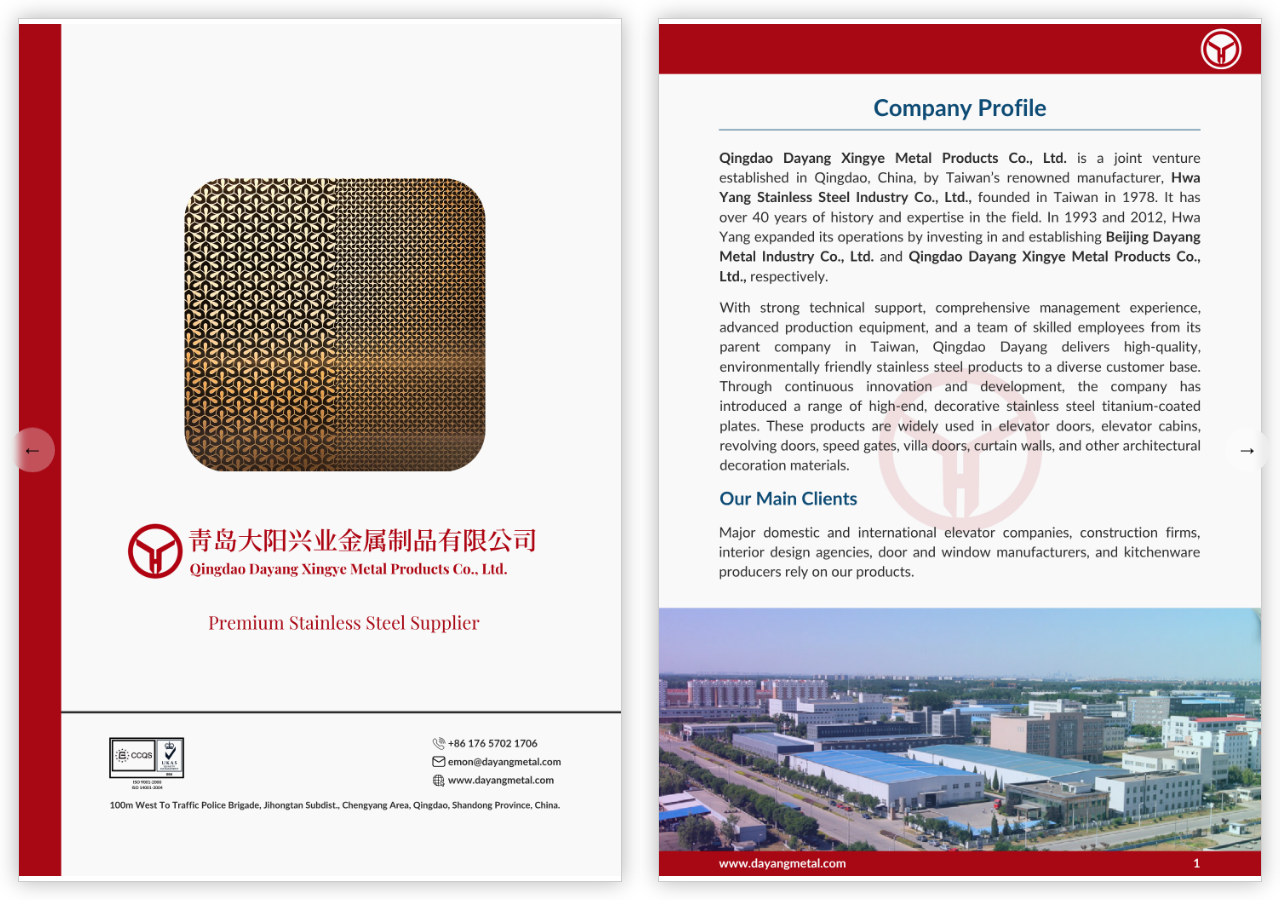
==== index.html @ d678e780 "Dayang E-catalog" ====
<!DOCTYPE html>
<!--
  Author: Ayub Ali Emon
  Email: emon@sdust.edu.cn
  Github: https://github.com/alfa-echo-niner-ait/
  Project: Responsive E-Catalog
-->
<html lang="en">
	<head>
		<meta charset="UTF-8" />
		<meta name="viewport" content="width=device-width, initial-scale=1.0" />
		<title>E-Catalog - Dayang Metal</title>
		<link rel="shortcut icon" href="favicon.ico" type="image/x-icon" />
		<meta
			name="description"
			content="Qingdao Dayang Metal is manufacturer for decorative Stainless steel sheet. With multiple production lines, advanced equipment, experienced tecnician and good quality."
		/>
		<meta
			name="keywords"
			content="Hairline SS Finish, Satin SS Finish, Bead Blasted Finish, 8k Mirror Finish, Vibration SS Sheet, 304 Brushed Sheet, Polishing SS Sheet, Etching Elevator Door Sheet, Pvd Coating Sheet , Mirror Aluminum Sheet, catalog, e-catalog, flipbook, responsive, A4 catalog, digital magazine, book effect"
		/>
		<meta name="author" content="Dayang Metal - Dayangmetal.com" />
		<style>
			* {
				box-sizing: border-box;
			}

			html,
			body {
				margin: 0;
				padding: 0;
				height: 100%;
				background: #111;
				font-family: sans-serif;
			}

			.catalog-wrapper {
				position: relative;
				width: 100vw;
				height: 100vh;
				overflow: hidden;
				display: flex;
				justify-content: center;
				align-items: center;
			}

			.catalog-pages {
				display: flex;
				transition: transform 0.8s cubic-bezier(0.65, 0, 0.35, 1);
				height: 100%;
			}

			.page {
				flex: 0 0 100%;
				max-width: 100%;
				height: 100%;
				background: #fff;
				display: flex;
				align-items: center;
				justify-content: center;
				padding: 2vh;
				transform-origin: left center;
			}

			.page img {
				width: 100%;
				height: 100%;
				object-fit: contain;
				border: 1px solid #ccc;
				box-shadow: 0 0 20px rgba(0, 0, 0, 0.3);
			}

			.nav-btn {
				position: absolute;
				top: 50%;
				transform: translateY(-50%);
				width: 45px;
				height: 45px;
				background-color: rgba(255, 255, 255, 0.3);
				border: none;
				border-radius: 50%;
				color: black;
				font-size: 22px;
				display: flex;
				align-items: center;
				justify-content: center;
				cursor: pointer;
				z-index: 10;
				transition: background 0.3s;
				backdrop-filter: blur(4px);
			}

			.nav-btn:hover {
				background-color: rgba(255, 255, 255, 0.6);
			}

			.nav-btn.left {
				left: 10px;
			}

			.nav-btn.right {
				right: 10px;
			}

			@media (min-width: 768px) {
				.page {
					flex: 0 0 50%;
					max-width: 50%;
				}
			}

			@media (max-width: 768px) {
				.nav-btn {
					width: 38px;
					height: 38px;
					font-size: 18px;
				}
			}
		</style>
	</head>
	<body>
		<div class="catalog-wrapper">
			<div class="catalog-pages" id="catalogPages"></div>
			<button class="nav-btn left" id="prevBtn">&#8592;</button>
			<button class="nav-btn right" id="nextBtn">&#8594;</button>
		</div>

		<script>
			const totalPages = 13;
			const catalogPages = document.getElementById("catalogPages");
			let currentGroup = 0;

			// Create pages
			for (let i = 1; i <= totalPages; i++) {
				const page = document.createElement("div");
				page.classList.add("page");
				const img = document.createElement("img");
				const pageNum = String(i).padStart(3, "0");
				img.src = `src/Page_${pageNum}.png`;
				img.alt = `Page ${i}`;
				page.appendChild(img);
				catalogPages.appendChild(page);
			}

			const getPagesPerView = () => (window.innerWidth >= 768 ? 2 : 1);

			const updatePage = () => {
				const viewCount = getPagesPerView();
				const offset = -currentGroup * 100;
				catalogPages.style.transform = `translateX(${offset}%)`;
			};

			const next = () => {
				const maxGroup = Math.ceil(totalPages / getPagesPerView()) - 1;
				if (currentGroup < maxGroup) {
					currentGroup++;
					updatePage();
				}
			};

			const prev = () => {
				if (currentGroup > 0) {
					currentGroup--;
					updatePage();
				}
			};

			document.getElementById("nextBtn").addEventListener("click", next);
			document.getElementById("prevBtn").addEventListener("click", prev);

			document.addEventListener("keydown", (e) => {
				if (e.key === "ArrowRight") next();
				if (e.key === "ArrowLeft") prev();
			});

			// Touch swipe support
			let touchStartX = null;
			document
				.querySelector(".catalog-wrapper")
				.addEventListener("touchstart", (e) => {
					touchStartX = e.changedTouches[0].clientX;
				});

			document
				.querySelector(".catalog-wrapper")
				.addEventListener("touchend", (e) => {
					if (touchStartX === null) return;
					const deltaX = e.changedTouches[0].clientX - touchStartX;
					if (Math.abs(deltaX) > 50) {
						if (deltaX < 0) next();
						else prev();
					}
					touchStartX = null;
				});

			// Recalculate on resize
			window.addEventListener("resize", () => {
				currentGroup = Math.floor(
					(currentGroup * getPagesPerView()) / getPagesPerView()
				);
				updatePage();
			});

			// Initialize
			updatePage();
		</script>
	</body>
</html>
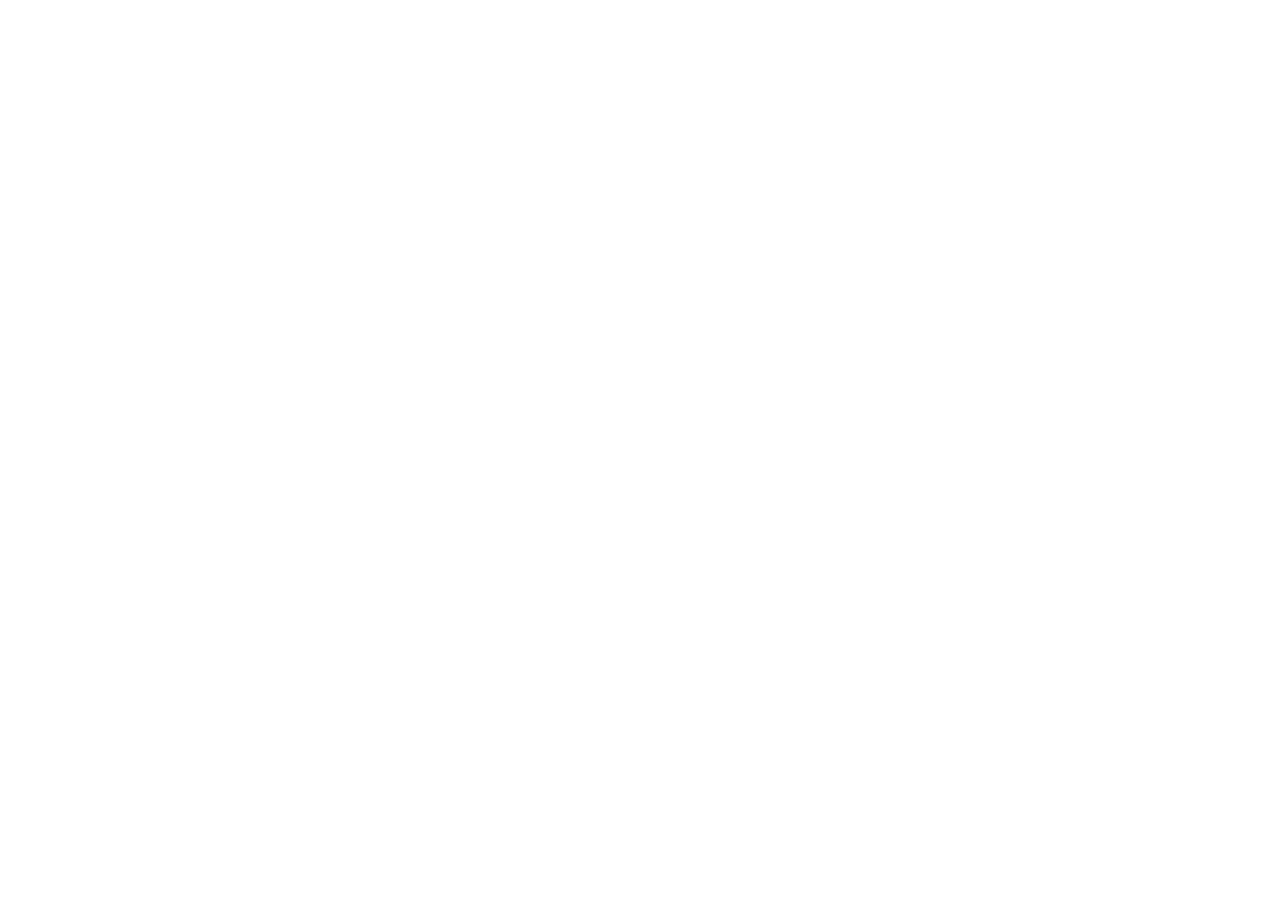
==== commit 17d5e82a: "Switch to nextjs static build" ====
--- a/index.html
+++ b/index.html
@@ -1,208 +1 @@
-<!DOCTYPE html>
-<!--
-  Author: Ayub Ali Emon
-  Email: emon@sdust.edu.cn
-  Github: https://github.com/alfa-echo-niner-ait/
-  Project: Responsive E-Catalog
--->
-<html lang="en">
-	<head>
-		<meta charset="UTF-8" />
-		<meta name="viewport" content="width=device-width, initial-scale=1.0" />
-		<title>E-Catalog - Dayang Metal</title>
-		<link rel="shortcut icon" href="favicon.ico" type="image/x-icon" />
-		<meta
-			name="description"
-			content="Qingdao Dayang Metal is manufacturer for decorative Stainless steel sheet. With multiple production lines, advanced equipment, experienced tecnician and good quality."
-		/>
-		<meta
-			name="keywords"
-			content="Hairline SS Finish, Satin SS Finish, Bead Blasted Finish, 8k Mirror Finish, Vibration SS Sheet, 304 Brushed Sheet, Polishing SS Sheet, Etching Elevator Door Sheet, Pvd Coating Sheet , Mirror Aluminum Sheet, catalog, e-catalog, flipbook, responsive, A4 catalog, digital magazine, book effect"
-		/>
-		<meta name="author" content="Dayang Metal - Dayangmetal.com" />
-		<style>
-			* {
-				box-sizing: border-box;
-			}
-
-			html,
-			body {
-				margin: 0;
-				padding: 0;
-				height: 100%;
-				background: #111;
-				font-family: sans-serif;
-			}
-
-			.catalog-wrapper {
-				position: relative;
-				width: 100vw;
-				height: 100vh;
-				overflow: hidden;
-				display: flex;
-				justify-content: center;
-				align-items: center;
-			}
-
-			.catalog-pages {
-				display: flex;
-				transition: transform 0.8s cubic-bezier(0.65, 0, 0.35, 1);
-				height: 100%;
-			}
-
-			.page {
-				flex: 0 0 100%;
-				max-width: 100%;
-				height: 100%;
-				background: #fff;
-				display: flex;
-				align-items: center;
-				justify-content: center;
-				padding: 2vh;
-				transform-origin: left center;
-			}
-
-			.page img {
-				width: 100%;
-				height: 100%;
-				object-fit: contain;
-				border: 1px solid #ccc;
-				box-shadow: 0 0 20px rgba(0, 0, 0, 0.3);
-			}
-
-			.nav-btn {
-				position: absolute;
-				top: 50%;
-				transform: translateY(-50%);
-				width: 45px;
-				height: 45px;
-				background-color: rgba(255, 255, 255, 0.3);
-				border: none;
-				border-radius: 50%;
-				color: black;
-				font-size: 22px;
-				display: flex;
-				align-items: center;
-				justify-content: center;
-				cursor: pointer;
-				z-index: 10;
-				transition: background 0.3s;
-				backdrop-filter: blur(4px);
-			}
-
-			.nav-btn:hover {
-				background-color: rgba(255, 255, 255, 0.6);
-			}
-
-			.nav-btn.left {
-				left: 10px;
-			}
-
-			.nav-btn.right {
-				right: 10px;
-			}
-
-			@media (min-width: 768px) {
-				.page {
-					flex: 0 0 50%;
-					max-width: 50%;
-				}
-			}
-
-			@media (max-width: 768px) {
-				.nav-btn {
-					width: 38px;
-					height: 38px;
-					font-size: 18px;
-				}
-			}
-		</style>
-	</head>
-	<body>
-		<div class="catalog-wrapper">
-			<div class="catalog-pages" id="catalogPages"></div>
-			<button class="nav-btn left" id="prevBtn">&#8592;</button>
-			<button class="nav-btn right" id="nextBtn">&#8594;</button>
-		</div>
-
-		<script>
-			const totalPages = 13;
-			const catalogPages = document.getElementById("catalogPages");
-			let currentGroup = 0;
-
-			// Create pages
-			for (let i = 1; i <= totalPages; i++) {
-				const page = document.createElement("div");
-				page.classList.add("page");
-				const img = document.createElement("img");
-				const pageNum = String(i).padStart(3, "0");
-				img.src = `src/Page_${pageNum}.png`;
-				img.alt = `Page ${i}`;
-				page.appendChild(img);
-				catalogPages.appendChild(page);
-			}
-
-			const getPagesPerView = () => (window.innerWidth >= 768 ? 2 : 1);
-
-			const updatePage = () => {
-				const viewCount = getPagesPerView();
-				const offset = -currentGroup * 100;
-				catalogPages.style.transform = `translateX(${offset}%)`;
-			};
-
-			const next = () => {
-				const maxGroup = Math.ceil(totalPages / getPagesPerView()) - 1;
-				if (currentGroup < maxGroup) {
-					currentGroup++;
-					updatePage();
-				}
-			};
-
-			const prev = () => {
-				if (currentGroup > 0) {
-					currentGroup--;
-					updatePage();
-				}
-			};
-
-			document.getElementById("nextBtn").addEventListener("click", next);
-			document.getElementById("prevBtn").addEventListener("click", prev);
-
-			document.addEventListener("keydown", (e) => {
-				if (e.key === "ArrowRight") next();
-				if (e.key === "ArrowLeft") prev();
-			});
-
-			// Touch swipe support
-			let touchStartX = null;
-			document
-				.querySelector(".catalog-wrapper")
-				.addEventListener("touchstart", (e) => {
-					touchStartX = e.changedTouches[0].clientX;
-				});
-
-			document
-				.querySelector(".catalog-wrapper")
-				.addEventListener("touchend", (e) => {
-					if (touchStartX === null) return;
-					const deltaX = e.changedTouches[0].clientX - touchStartX;
-					if (Math.abs(deltaX) > 50) {
-						if (deltaX < 0) next();
-						else prev();
-					}
-					touchStartX = null;
-				});
-
-			// Recalculate on resize
-			window.addEventListener("resize", () => {
-				currentGroup = Math.floor(
-					(currentGroup * getPagesPerView()) / getPagesPerView()
-				);
-				updatePage();
-			});
-
-			// Initialize
-			updatePage();
-		</script>
-	</body>
-</html>
+<!DOCTYPE html><html lang="en"><head><meta charSet="utf-8"/><meta name="viewport" content="width=device-width, initial-scale=1"/><link rel="stylesheet" href="/_next/static/css/523d808a8e1ad7ca.css" data-precedence="next"/><link rel="preload" as="script" fetchPriority="low" href="/_next/static/chunks/webpack-30ac70d8e1ca0d55.js"/><script src="/_next/static/chunks/4bd1b696-1d52210eab209fad.js" async=""></script><script src="/_next/static/chunks/684-093968a445db44cf.js" async=""></script><script src="/_next/static/chunks/main-app-8b17c740102ccec7.js" async=""></script><script src="/_next/static/chunks/627-e1da8a9acf6c6f16.js" async=""></script><script src="/_next/static/chunks/app/page-32918f6c19f11d36.js" async=""></script><title>E-Catalog | Hwa Yang - DaYang Metal | Hairline SS Finish, PVD Coating Sheet, Mirror Sheet | dayangmetal.com</title><meta name="description" content="We specialize in custom premium stainless steel finishes - PVD titanium coating, Anti-fingerprint, Various surface treatments and high-quality mirror aluminum plates for architectural and industrial applications."/><meta name="keywords" content="DaYang Metal, Stainless Steel, PVD Coating, Hairline Finish, Mirror Finish, Anti-Fingerprint, Architectural Metal, Industrial Metal, Custom Metal Finishes, High-Quality Metal Sheets, Decorative Metal Sheets, Stainless Steel Sheets, PVD Titanium Coating, Surface Treatments, Premium Metal Products"/><meta name="robots" content="index, follow"/><meta name="googlebot" content="index, follow, max-video-preview:-1, max-image-preview:large, max-snippet:-1"/><link rel="icon" href="/favicon.ico" type="image/x-icon" sizes="16x16"/><script>document.querySelectorAll('body link[rel="icon"], body link[rel="apple-touch-icon"]').forEach(el => document.head.appendChild(el))</script><script src="/_next/static/chunks/polyfills-42372ed130431b0a.js" noModule=""></script></head><body class="__variable_5cfdac __variable_9a8899 antialiased"><div hidden=""><!--$--><!--/$--></div><main><div class="relative w-full h-screen overflow-hidden bg-white/80 backdrop-blur-sm"><div class="absolute inset-0 flex flex-col items-center justify-center p-4"><div class="shadow-xl"></div><div class="flex items-center gap-6 mt-6 lg:hidden"><button class="p-3 bg-white rounded-full shadow-lg hover:bg-gray-100 transition transform hover:scale-105" aria-label="Previous page"><svg xmlns="http://www.w3.org/2000/svg" width="24" height="24" viewBox="0 0 24 24" fill="none" stroke="currentColor" stroke-width="2" stroke-linecap="round" stroke-linejoin="round" class="lucide lucide-arrow-left w-6 h-6 text-gray-700" aria-hidden="true"><path d="m12 19-7-7 7-7"></path><path d="M19 12H5"></path></svg></button><span class="text-sm text-gray-600 min-w-[50px] text-center">1<!-- --> / <!-- -->13</span><button class="p-3 bg-white rounded-full shadow-lg hover:bg-gray-100 transition transform hover:scale-105" aria-label="Next page"><svg xmlns="http://www.w3.org/2000/svg" width="24" height="24" viewBox="0 0 24 24" fill="none" stroke="currentColor" stroke-width="2" stroke-linecap="round" stroke-linejoin="round" class="lucide lucide-arrow-right w-6 h-6 text-gray-700" aria-hidden="true"><path d="M5 12h14"></path><path d="m12 5 7 7-7 7"></path></svg></button></div></div></div></main><!--$--><!--/$--><script src="/_next/static/chunks/webpack-30ac70d8e1ca0d55.js" async=""></script><script>(self.__next_f=self.__next_f||[]).push([0])</script><script>self.__next_f.push([1,"1:\"$Sreact.fragment\"\n2:I[7555,[],\"\"]\n3:I[1295,[],\"\"]\n4:I[7525,[\"627\",\"static/chunks/627-e1da8a9acf6c6f16.js\",\"974\",\"static/chunks/app/page-32918f6c19f11d36.js\"],\"default\"]\n5:I[9665,[],\"OutletBoundary\"]\n8:I[4911,[],\"AsyncMetadataOutlet\"]\na:I[9665,[],\"ViewportBoundary\"]\nc:I[9665,[],\"MetadataBoundary\"]\ne:I[6614,[],\"\"]\n:HL[\"/_next/static/css/523d808a8e1ad7ca.css\",\"style\"]\n"])</script><script>self.__next_f.push([1,"0:{\"P\":null,\"b\":\"O_vGmOi4r57yURBJPT4Iu\",\"p\":\"\",\"c\":[\"\",\"\"],\"i\":false,\"f\":[[[\"\",{\"children\":[\"__PAGE__\",{}]},\"$undefined\",\"$undefined\",true],[\"\",[\"$\",\"$1\",\"c\",{\"children\":[[[\"$\",\"link\",\"0\",{\"rel\":\"stylesheet\",\"href\":\"/_next/static/css/523d808a8e1ad7ca.css\",\"precedence\":\"next\",\"crossOrigin\":\"$undefined\",\"nonce\":\"$undefined\"}]],[\"$\",\"html\",null,{\"lang\":\"en\",\"children\":[\"$\",\"body\",null,{\"className\":\"__variable_5cfdac __variable_9a8899 antialiased\",\"children\":[\"$\",\"$L2\",null,{\"parallelRouterKey\":\"children\",\"error\":\"$undefined\",\"errorStyles\":\"$undefined\",\"errorScripts\":\"$undefined\",\"template\":[\"$\",\"$L3\",null,{}],\"templateStyles\":\"$undefined\",\"templateScripts\":\"$undefined\",\"notFound\":[[[\"$\",\"title\",null,{\"children\":\"404: This page could not be found.\"}],[\"$\",\"div\",null,{\"style\":{\"fontFamily\":\"system-ui,\\\"Segoe UI\\\",Roboto,Helvetica,Arial,sans-serif,\\\"Apple Color Emoji\\\",\\\"Segoe UI Emoji\\\"\",\"height\":\"100vh\",\"textAlign\":\"center\",\"display\":\"flex\",\"flexDirection\":\"column\",\"alignItems\":\"center\",\"justifyContent\":\"center\"},\"children\":[\"$\",\"div\",null,{\"children\":[[\"$\",\"style\",null,{\"dangerouslySetInnerHTML\":{\"__html\":\"body{color:#000;background:#fff;margin:0}.next-error-h1{border-right:1px solid rgba(0,0,0,.3)}@media (prefers-color-scheme:dark){body{color:#fff;background:#000}.next-error-h1{border-right:1px solid rgba(255,255,255,.3)}}\"}}],[\"$\",\"h1\",null,{\"className\":\"next-error-h1\",\"style\":{\"display\":\"inline-block\",\"margin\":\"0 20px 0 0\",\"padding\":\"0 23px 0 0\",\"fontSize\":24,\"fontWeight\":500,\"verticalAlign\":\"top\",\"lineHeight\":\"49px\"},\"children\":404}],[\"$\",\"div\",null,{\"style\":{\"display\":\"inline-block\"},\"children\":[\"$\",\"h2\",null,{\"style\":{\"fontSize\":14,\"fontWeight\":400,\"lineHeight\":\"49px\",\"margin\":0},\"children\":\"This page could not be found.\"}]}]]}]}]],[]],\"forbidden\":\"$undefined\",\"unauthorized\":\"$undefined\"}]}]}]]}],{\"children\":[\"__PAGE__\",[\"$\",\"$1\",\"c\",{\"children\":[[\"$\",\"main\",null,{\"children\":[\"$\",\"$L4\",null,{\"pageImages\":[\"/Page_001.png\",\"/Page_002.png\",\"/Page_003.png\",\"/Page_004.png\",\"/Page_005.png\",\"/Page_006.png\",\"/Page_007.png\",\"/Page_008.png\",\"/Page_009.png\",\"/Page_010.png\",\"/Page_011.png\",\"/Page_012.png\",\"/Page_013.png\"]}]}],null,[\"$\",\"$L5\",null,{\"children\":[\"$L6\",\"$L7\",[\"$\",\"$L8\",null,{\"promise\":\"$@9\"}]]}]]}],{},null,false]},null,false],[\"$\",\"$1\",\"h\",{\"children\":[null,[\"$\",\"$1\",\"Xz_j6BnDuwCYm1JXAJ1DIv\",{\"children\":[[\"$\",\"$La\",null,{\"children\":\"$Lb\"}],null]}],[\"$\",\"$Lc\",null,{\"children\":\"$Ld\"}]]}],false]],\"m\":\"$undefined\",\"G\":[\"$e\",\"$undefined\"],\"s\":false,\"S\":true}\n"])</script><script>self.__next_f.push([1,"f:\"$Sreact.suspense\"\n10:I[4911,[],\"AsyncMetadata\"]\nd:[\"$\",\"div\",null,{\"hidden\":true,\"children\":[\"$\",\"$f\",null,{\"fallback\":null,\"children\":[\"$\",\"$L10\",null,{\"promise\":\"$@11\"}]}]}]\n7:null\n"])</script><script>self.__next_f.push([1,"b:[[\"$\",\"meta\",\"0\",{\"charSet\":\"utf-8\"}],[\"$\",\"meta\",\"1\",{\"name\":\"viewport\",\"content\":\"width=device-width, initial-scale=1\"}]]\n6:null\n"])</script><script>self.__next_f.push([1,"9:{\"metadata\":[[\"$\",\"title\",\"0\",{\"children\":\"E-Catalog | Hwa Yang - DaYang Metal | Hairline SS Finish, PVD Coating Sheet, Mirror Sheet | dayangmetal.com\"}],[\"$\",\"meta\",\"1\",{\"name\":\"description\",\"content\":\"We specialize in custom premium stainless steel finishes - PVD titanium coating, Anti-fingerprint, Various surface treatments and high-quality mirror aluminum plates for architectural and industrial applications.\"}],[\"$\",\"meta\",\"2\",{\"name\":\"keywords\",\"content\":\"DaYang Metal, Stainless Steel, PVD Coating, Hairline Finish, Mirror Finish, Anti-Fingerprint, Architectural Metal, Industrial Metal, Custom Metal Finishes, High-Quality Metal Sheets, Decorative Metal Sheets, Stainless Steel Sheets, PVD Titanium Coating, Surface Treatments, Premium Metal Products\"}],[\"$\",\"meta\",\"3\",{\"name\":\"robots\",\"content\":\"index, follow\"}],[\"$\",\"meta\",\"4\",{\"name\":\"googlebot\",\"content\":\"index, follow, max-video-preview:-1, max-image-preview:large, max-snippet:-1\"}],[\"$\",\"link\",\"5\",{\"rel\":\"icon\",\"href\":\"/favicon.ico\",\"type\":\"image/x-icon\",\"sizes\":\"16x16\"}]],\"error\":null,\"digest\":\"$undefined\"}\n11:{\"metadata\":\"$9:metadata\",\"error\":null,\"digest\":\"$undefined\"}\n"])</script></body></html>
--- a/_next/static/css/523d808a8e1ad7ca.css
+++ b/_next/static/css/523d808a8e1ad7ca.css
@@ -0,0 +1,3 @@
+@font-face{font-family:Geist;font-style:normal;font-weight:100 900;font-display:swap;src:url(/_next/static/media/8d697b304b401681-s.woff2) format("woff2");unicode-range:u+0301,u+0400-045f,u+0490-0491,u+04b0-04b1,u+2116}@font-face{font-family:Geist;font-style:normal;font-weight:100 900;font-display:swap;src:url(/_next/static/media/ba015fad6dcf6784-s.woff2) format("woff2");unicode-range:u+0100-02ba,u+02bd-02c5,u+02c7-02cc,u+02ce-02d7,u+02dd-02ff,u+0304,u+0308,u+0329,u+1d00-1dbf,u+1e00-1e9f,u+1ef2-1eff,u+2020,u+20a0-20ab,u+20ad-20c0,u+2113,u+2c60-2c7f,u+a720-a7ff}@font-face{font-family:Geist;font-style:normal;font-weight:100 900;font-display:swap;src:url(/_next/static/media/569ce4b8f30dc480-s.p.woff2) format("woff2");unicode-range:u+00??,u+0131,u+0152-0153,u+02bb-02bc,u+02c6,u+02da,u+02dc,u+0304,u+0308,u+0329,u+2000-206f,u+20ac,u+2122,u+2191,u+2193,u+2212,u+2215,u+feff,u+fffd}@font-face{font-family:Geist Fallback;src:local("Arial");ascent-override:95.94%;descent-override:28.16%;line-gap-override:0.00%;size-adjust:104.76%}.__className_5cfdac{font-family:Geist,Geist Fallback;font-style:normal}.__variable_5cfdac{--font-geist-sans:"Geist","Geist Fallback"}@font-face{font-family:Geist Mono;font-style:normal;font-weight:100 900;font-display:swap;src:url(/_next/static/media/9610d9e46709d722-s.woff2) format("woff2");unicode-range:u+0301,u+0400-045f,u+0490-0491,u+04b0-04b1,u+2116}@font-face{font-family:Geist Mono;font-style:normal;font-weight:100 900;font-display:swap;src:url(/_next/static/media/747892c23ea88013-s.woff2) format("woff2");unicode-range:u+0100-02ba,u+02bd-02c5,u+02c7-02cc,u+02ce-02d7,u+02dd-02ff,u+0304,u+0308,u+0329,u+1d00-1dbf,u+1e00-1e9f,u+1ef2-1eff,u+2020,u+20a0-20ab,u+20ad-20c0,u+2113,u+2c60-2c7f,u+a720-a7ff}@font-face{font-family:Geist Mono;font-style:normal;font-weight:100 900;font-display:swap;src:url(/_next/static/media/93f479601ee12b01-s.p.woff2) format("woff2");unicode-range:u+00??,u+0131,u+0152-0153,u+02bb-02bc,u+02c6,u+02da,u+02dc,u+0304,u+0308,u+0329,u+2000-206f,u+20ac,u+2122,u+2191,u+2193,u+2212,u+2215,u+feff,u+fffd}@font-face{font-family:Geist Mono Fallback;src:local("Arial");ascent-override:74.67%;descent-override:21.92%;line-gap-override:0.00%;size-adjust:134.59%}.__className_9a8899{font-family:Geist Mono,Geist Mono Fallback;font-style:normal}.__variable_9a8899{--font-geist-mono:"Geist Mono","Geist Mono Fallback"}
+
+/*! tailwindcss v4.1.11 | MIT License | https://tailwindcss.com */@layer properties{@supports (((-webkit-hyphens:none)) and (not (margin-trim:inline))) or ((-moz-orient:inline) and (not (color:rgb(from red r g b)))){*,::backdrop,:after,:before{--tw-rotate-x:initial;--tw-rotate-y:initial;--tw-rotate-z:initial;--tw-skew-x:initial;--tw-skew-y:initial;--tw-shadow:0 0 #0000;--tw-shadow-color:initial;--tw-shadow-alpha:100%;--tw-inset-shadow:0 0 #0000;--tw-inset-shadow-color:initial;--tw-inset-shadow-alpha:100%;--tw-ring-color:initial;--tw-ring-shadow:0 0 #0000;--tw-inset-ring-color:initial;--tw-inset-ring-shadow:0 0 #0000;--tw-ring-inset:initial;--tw-ring-offset-width:0px;--tw-ring-offset-color:#fff;--tw-ring-offset-shadow:0 0 #0000;--tw-backdrop-blur:initial;--tw-backdrop-brightness:initial;--tw-backdrop-contrast:initial;--tw-backdrop-grayscale:initial;--tw-backdrop-hue-rotate:initial;--tw-backdrop-invert:initial;--tw-backdrop-opacity:initial;--tw-backdrop-saturate:initial;--tw-backdrop-sepia:initial;--tw-scale-x:1;--tw-scale-y:1;--tw-scale-z:1}}}@layer theme{:host,:root{--color-gray-100:oklch(96.7% .003 264.542);--color-gray-600:oklch(44.6% .03 256.802);--color-gray-700:oklch(37.3% .034 259.733);--color-white:#fff;--spacing:.25rem;--text-sm:.875rem;--text-sm--line-height:calc(1.25/.875);--blur-sm:8px;--default-transition-duration:.15s;--default-transition-timing-function:cubic-bezier(.4,0,.2,1);--default-font-family:var(--font-geist-sans);--default-mono-font-family:var(--font-geist-mono)}}@layer base{*,::backdrop,:after,:before{box-sizing:border-box;border:0 solid;margin:0;padding:0}::file-selector-button{box-sizing:border-box;border:0 solid;margin:0;padding:0}:host,html{-webkit-text-size-adjust:100%;tab-size:4;line-height:1.5;font-family:var(--default-font-family,ui-sans-serif,system-ui,sans-serif,"Apple Color Emoji","Segoe UI Emoji","Segoe UI Symbol","Noto Color Emoji");font-feature-settings:var(--default-font-feature-settings,normal);font-variation-settings:var(--default-font-variation-settings,normal);-webkit-tap-highlight-color:transparent}hr{height:0;color:inherit;border-top-width:1px}abbr:where([title]){-webkit-text-decoration:underline dotted;text-decoration:underline dotted}h1,h2,h3,h4,h5,h6{font-size:inherit;font-weight:inherit}a{color:inherit;-webkit-text-decoration:inherit;text-decoration:inherit}b,strong{font-weight:bolder}code,kbd,pre,samp{font-family:var(--default-mono-font-family,ui-monospace,SFMono-Regular,Menlo,Monaco,Consolas,"Liberation Mono","Courier New",monospace);font-feature-settings:var(--default-mono-font-feature-settings,normal);font-variation-settings:var(--default-mono-font-variation-settings,normal);font-size:1em}small{font-size:80%}sub,sup{vertical-align:baseline;font-size:75%;line-height:0;position:relative}sub{bottom:-.25em}sup{top:-.5em}table{text-indent:0;border-color:inherit;border-collapse:collapse}:-moz-focusring{outline:auto}progress{vertical-align:baseline}summary{display:list-item}menu,ol,ul{list-style:none}audio,canvas,embed,iframe,img,object,svg,video{vertical-align:middle;display:block}img,video{max-width:100%;height:auto}button,input,optgroup,select,textarea{font:inherit;font-feature-settings:inherit;font-variation-settings:inherit;letter-spacing:inherit;color:inherit;opacity:1;background-color:#0000;border-radius:0}::file-selector-button{font:inherit;font-feature-settings:inherit;font-variation-settings:inherit;letter-spacing:inherit;color:inherit;opacity:1;background-color:#0000;border-radius:0}:where(select:is([multiple],[size])) optgroup{font-weight:bolder}:where(select:is([multiple],[size])) optgroup option{padding-inline-start:20px}::file-selector-button{margin-inline-end:4px}::placeholder{opacity:1}@supports (not ((-webkit-appearance:-apple-pay-button))) or (contain-intrinsic-size:1px){::placeholder{color:currentColor}@supports (color:color-mix(in lab,red,red)){::placeholder{color:color-mix(in oklab,currentcolor 50%,transparent)}}}textarea{resize:vertical}::-webkit-search-decoration{-webkit-appearance:none}::-webkit-date-and-time-value{min-height:1lh;text-align:inherit}::-webkit-datetime-edit{display:inline-flex}::-webkit-datetime-edit-fields-wrapper{padding:0}::-webkit-datetime-edit,::-webkit-datetime-edit-year-field{padding-block:0}::-webkit-datetime-edit-day-field,::-webkit-datetime-edit-month-field{padding-block:0}::-webkit-datetime-edit-hour-field,::-webkit-datetime-edit-minute-field{padding-block:0}::-webkit-datetime-edit-millisecond-field,::-webkit-datetime-edit-second-field{padding-block:0}::-webkit-datetime-edit-meridiem-field{padding-block:0}:-moz-ui-invalid{box-shadow:none}button,input:where([type=button],[type=reset],[type=submit]){appearance:button}::file-selector-button{appearance:button}::-webkit-inner-spin-button,::-webkit-outer-spin-button{height:auto}[hidden]:where(:not([hidden=until-found])){display:none!important}}@layer components;@layer utilities{.absolute{position:absolute}.relative{position:relative}.inset-0{inset:calc(var(--spacing)*0)}.container{width:100%}@media (min-width:40rem){.container{max-width:40rem}}@media (min-width:48rem){.container{max-width:48rem}}@media (min-width:64rem){.container{max-width:64rem}}@media (min-width:80rem){.container{max-width:80rem}}@media (min-width:96rem){.container{max-width:96rem}}.mt-6{margin-top:calc(var(--spacing)*6)}.flex{display:flex}.h-6{height:calc(var(--spacing)*6)}.h-full{height:100%}.h-screen{height:100vh}.w-6{width:calc(var(--spacing)*6)}.w-full{width:100%}.min-w-\[50px\]{min-width:50px}.transform{transform:var(--tw-rotate-x,)var(--tw-rotate-y,)var(--tw-rotate-z,)var(--tw-skew-x,)var(--tw-skew-y,)}.resize{resize:both}.flex-col{flex-direction:column}.items-center{align-items:center}.justify-center{justify-content:center}.gap-6{gap:calc(var(--spacing)*6)}.overflow-hidden{overflow:hidden}.rounded-full{border-radius:3.40282e+38px}.bg-white{background-color:var(--color-white)}.bg-white\/80{background-color:#fffc}@supports (color:color-mix(in lab,red,red)){.bg-white\/80{background-color:color-mix(in oklab,var(--color-white)80%,transparent)}}.p-3{padding:calc(var(--spacing)*3)}.p-4{padding:calc(var(--spacing)*4)}.text-center{text-align:center}.text-sm{font-size:var(--text-sm);line-height:var(--tw-leading,var(--text-sm--line-height))}.text-gray-600{color:var(--color-gray-600)}.text-gray-700{color:var(--color-gray-700)}.antialiased{-webkit-font-smoothing:antialiased;-moz-osx-font-smoothing:grayscale}.shadow-lg{--tw-shadow:0 10px 15px -3px var(--tw-shadow-color,#0000001a),0 4px 6px -4px var(--tw-shadow-color,#0000001a)}.shadow-lg,.shadow-xl{box-shadow:var(--tw-inset-shadow),var(--tw-inset-ring-shadow),var(--tw-ring-offset-shadow),var(--tw-ring-shadow),var(--tw-shadow)}.shadow-xl{--tw-shadow:0 20px 25px -5px var(--tw-shadow-color,#0000001a),0 8px 10px -6px var(--tw-shadow-color,#0000001a)}.backdrop-blur-sm{--tw-backdrop-blur:blur(var(--blur-sm));-webkit-backdrop-filter:var(--tw-backdrop-blur,)var(--tw-backdrop-brightness,)var(--tw-backdrop-contrast,)var(--tw-backdrop-grayscale,)var(--tw-backdrop-hue-rotate,)var(--tw-backdrop-invert,)var(--tw-backdrop-opacity,)var(--tw-backdrop-saturate,)var(--tw-backdrop-sepia,);backdrop-filter:var(--tw-backdrop-blur,)var(--tw-backdrop-brightness,)var(--tw-backdrop-contrast,)var(--tw-backdrop-grayscale,)var(--tw-backdrop-hue-rotate,)var(--tw-backdrop-invert,)var(--tw-backdrop-opacity,)var(--tw-backdrop-saturate,)var(--tw-backdrop-sepia,)}.transition{transition-property:color,background-color,border-color,outline-color,text-decoration-color,fill,stroke,--tw-gradient-from,--tw-gradient-via,--tw-gradient-to,opacity,box-shadow,transform,translate,scale,rotate,filter,-webkit-backdrop-filter,backdrop-filter,display,visibility,content-visibility,overlay,pointer-events;transition-timing-function:var(--tw-ease,var(--default-transition-timing-function));transition-duration:var(--tw-duration,var(--default-transition-duration))}@media (hover:hover){.hover\:scale-105:hover{--tw-scale-x:105%;--tw-scale-y:105%;--tw-scale-z:105%;scale:var(--tw-scale-x)var(--tw-scale-y)}.hover\:bg-gray-100:hover{background-color:var(--color-gray-100)}}@media (min-width:64rem){.lg\:hidden{display:none}}}:root{--background:#fff;--foreground:#171717}@media (prefers-color-scheme:dark){:root{--background:#0a0a0a;--foreground:#ededed}}body,html{background:var(--background);color:var(--foreground);height:100%;margin:0;padding:0;font-family:Arial,Helvetica,sans-serif;overflow:hidden}.demoPage{background-color:#fff;background-position:50%;background-repeat:no-repeat;background-size:contain;justify-content:center;align-items:center;display:flex;box-shadow:0 0 10px #0000000d}.page-flipbook .page .page-content{box-shadow:none!important}@property --tw-rotate-x{syntax:"*";inherits:false}@property --tw-rotate-y{syntax:"*";inherits:false}@property --tw-rotate-z{syntax:"*";inherits:false}@property --tw-skew-x{syntax:"*";inherits:false}@property --tw-skew-y{syntax:"*";inherits:false}@property --tw-shadow{syntax:"*";inherits:false;initial-value:0 0 #0000}@property --tw-shadow-color{syntax:"*";inherits:false}@property --tw-shadow-alpha{syntax:"<percentage>";inherits:false;initial-value:100%}@property --tw-inset-shadow{syntax:"*";inherits:false;initial-value:0 0 #0000}@property --tw-inset-shadow-color{syntax:"*";inherits:false}@property --tw-inset-shadow-alpha{syntax:"<percentage>";inherits:false;initial-value:100%}@property --tw-ring-color{syntax:"*";inherits:false}@property --tw-ring-shadow{syntax:"*";inherits:false;initial-value:0 0 #0000}@property --tw-inset-ring-color{syntax:"*";inherits:false}@property --tw-inset-ring-shadow{syntax:"*";inherits:false;initial-value:0 0 #0000}@property --tw-ring-inset{syntax:"*";inherits:false}@property --tw-ring-offset-width{syntax:"<length>";inherits:false;initial-value:0}@property --tw-ring-offset-color{syntax:"*";inherits:false;initial-value:#fff}@property --tw-ring-offset-shadow{syntax:"*";inherits:false;initial-value:0 0 #0000}@property --tw-backdrop-blur{syntax:"*";inherits:false}@property --tw-backdrop-brightness{syntax:"*";inherits:false}@property --tw-backdrop-contrast{syntax:"*";inherits:false}@property --tw-backdrop-grayscale{syntax:"*";inherits:false}@property --tw-backdrop-hue-rotate{syntax:"*";inherits:false}@property --tw-backdrop-invert{syntax:"*";inherits:false}@property --tw-backdrop-opacity{syntax:"*";inherits:false}@property --tw-backdrop-saturate{syntax:"*";inherits:false}@property --tw-backdrop-sepia{syntax:"*";inherits:false}@property --tw-scale-x{syntax:"*";inherits:false;initial-value:1}@property --tw-scale-y{syntax:"*";inherits:false;initial-value:1}@property --tw-scale-z{syntax:"*";inherits:false;initial-value:1}
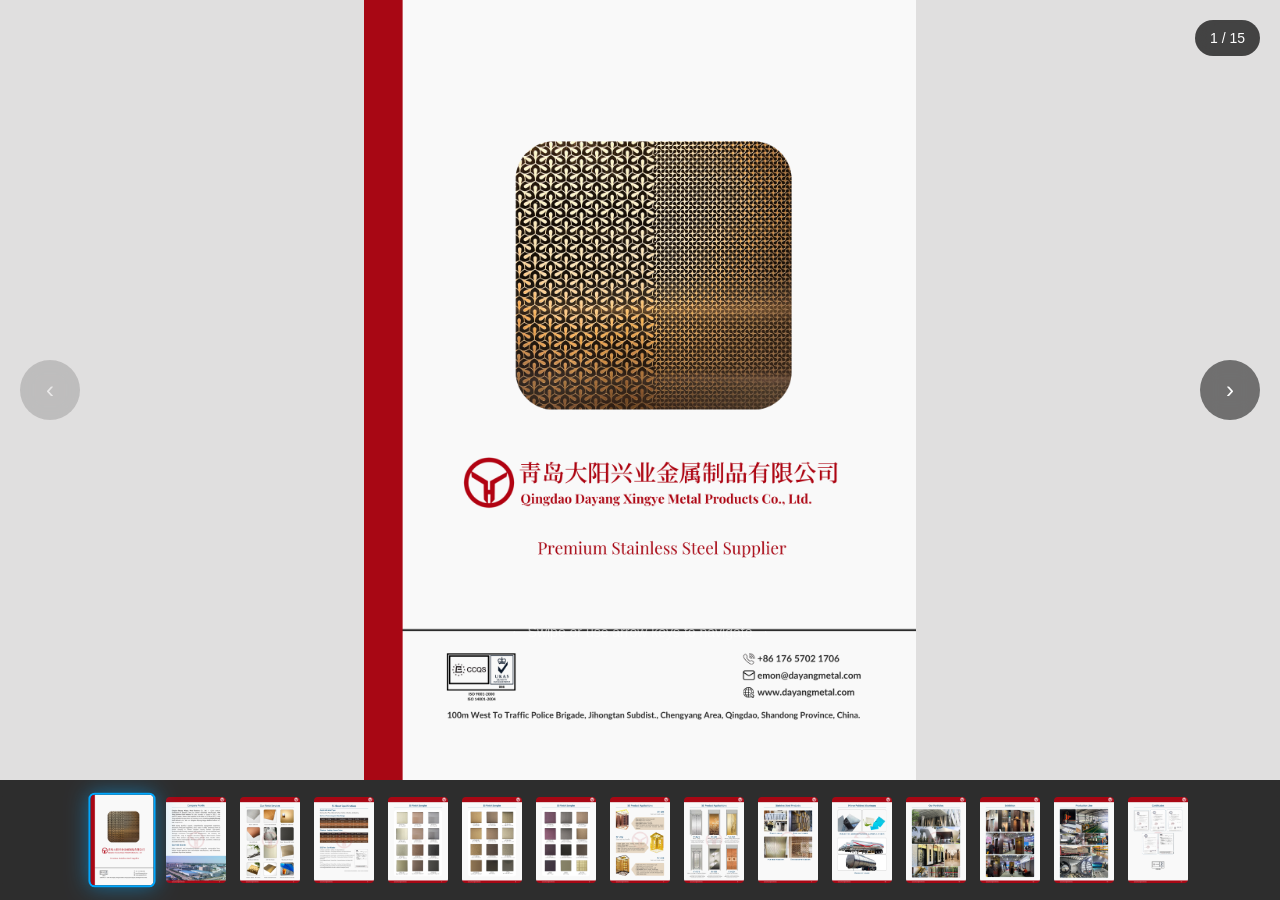
==== commit 6c728c05: "Catalog update" ====
--- a/index.html
+++ b/index.html
@@ -1 +1,504 @@
-<!DOCTYPE html><html lang="en"><head><meta charSet="utf-8"/><meta name="viewport" content="width=device-width, initial-scale=1"/><link rel="stylesheet" href="/_next/static/css/523d808a8e1ad7ca.css" data-precedence="next"/><link rel="preload" as="script" fetchPriority="low" href="/_next/static/chunks/webpack-30ac70d8e1ca0d55.js"/><script src="/_next/static/chunks/4bd1b696-1d52210eab209fad.js" async=""></script><script src="/_next/static/chunks/684-093968a445db44cf.js" async=""></script><script src="/_next/static/chunks/main-app-8b17c740102ccec7.js" async=""></script><script src="/_next/static/chunks/627-e1da8a9acf6c6f16.js" async=""></script><script src="/_next/static/chunks/app/page-32918f6c19f11d36.js" async=""></script><title>E-Catalog | Hwa Yang - DaYang Metal | Hairline SS Finish, PVD Coating Sheet, Mirror Sheet | dayangmetal.com</title><meta name="description" content="We specialize in custom premium stainless steel finishes - PVD titanium coating, Anti-fingerprint, Various surface treatments and high-quality mirror aluminum plates for architectural and industrial applications."/><meta name="keywords" content="DaYang Metal, Stainless Steel, PVD Coating, Hairline Finish, Mirror Finish, Anti-Fingerprint, Architectural Metal, Industrial Metal, Custom Metal Finishes, High-Quality Metal Sheets, Decorative Metal Sheets, Stainless Steel Sheets, PVD Titanium Coating, Surface Treatments, Premium Metal Products"/><meta name="robots" content="index, follow"/><meta name="googlebot" content="index, follow, max-video-preview:-1, max-image-preview:large, max-snippet:-1"/><link rel="icon" href="/favicon.ico" type="image/x-icon" sizes="16x16"/><script>document.querySelectorAll('body link[rel="icon"], body link[rel="apple-touch-icon"]').forEach(el => document.head.appendChild(el))</script><script src="/_next/static/chunks/polyfills-42372ed130431b0a.js" noModule=""></script></head><body class="__variable_5cfdac __variable_9a8899 antialiased"><div hidden=""><!--$--><!--/$--></div><main><div class="relative w-full h-screen overflow-hidden bg-white/80 backdrop-blur-sm"><div class="absolute inset-0 flex flex-col items-center justify-center p-4"><div class="shadow-xl"></div><div class="flex items-center gap-6 mt-6 lg:hidden"><button class="p-3 bg-white rounded-full shadow-lg hover:bg-gray-100 transition transform hover:scale-105" aria-label="Previous page"><svg xmlns="http://www.w3.org/2000/svg" width="24" height="24" viewBox="0 0 24 24" fill="none" stroke="currentColor" stroke-width="2" stroke-linecap="round" stroke-linejoin="round" class="lucide lucide-arrow-left w-6 h-6 text-gray-700" aria-hidden="true"><path d="m12 19-7-7 7-7"></path><path d="M19 12H5"></path></svg></button><span class="text-sm text-gray-600 min-w-[50px] text-center">1<!-- --> / <!-- -->13</span><button class="p-3 bg-white rounded-full shadow-lg hover:bg-gray-100 transition transform hover:scale-105" aria-label="Next page"><svg xmlns="http://www.w3.org/2000/svg" width="24" height="24" viewBox="0 0 24 24" fill="none" stroke="currentColor" stroke-width="2" stroke-linecap="round" stroke-linejoin="round" class="lucide lucide-arrow-right w-6 h-6 text-gray-700" aria-hidden="true"><path d="M5 12h14"></path><path d="m12 5 7 7-7 7"></path></svg></button></div></div></div></main><!--$--><!--/$--><script src="/_next/static/chunks/webpack-30ac70d8e1ca0d55.js" async=""></script><script>(self.__next_f=self.__next_f||[]).push([0])</script><script>self.__next_f.push([1,"1:\"$Sreact.fragment\"\n2:I[7555,[],\"\"]\n3:I[1295,[],\"\"]\n4:I[7525,[\"627\",\"static/chunks/627-e1da8a9acf6c6f16.js\",\"974\",\"static/chunks/app/page-32918f6c19f11d36.js\"],\"default\"]\n5:I[9665,[],\"OutletBoundary\"]\n8:I[4911,[],\"AsyncMetadataOutlet\"]\na:I[9665,[],\"ViewportBoundary\"]\nc:I[9665,[],\"MetadataBoundary\"]\ne:I[6614,[],\"\"]\n:HL[\"/_next/static/css/523d808a8e1ad7ca.css\",\"style\"]\n"])</script><script>self.__next_f.push([1,"0:{\"P\":null,\"b\":\"O_vGmOi4r57yURBJPT4Iu\",\"p\":\"\",\"c\":[\"\",\"\"],\"i\":false,\"f\":[[[\"\",{\"children\":[\"__PAGE__\",{}]},\"$undefined\",\"$undefined\",true],[\"\",[\"$\",\"$1\",\"c\",{\"children\":[[[\"$\",\"link\",\"0\",{\"rel\":\"stylesheet\",\"href\":\"/_next/static/css/523d808a8e1ad7ca.css\",\"precedence\":\"next\",\"crossOrigin\":\"$undefined\",\"nonce\":\"$undefined\"}]],[\"$\",\"html\",null,{\"lang\":\"en\",\"children\":[\"$\",\"body\",null,{\"className\":\"__variable_5cfdac __variable_9a8899 antialiased\",\"children\":[\"$\",\"$L2\",null,{\"parallelRouterKey\":\"children\",\"error\":\"$undefined\",\"errorStyles\":\"$undefined\",\"errorScripts\":\"$undefined\",\"template\":[\"$\",\"$L3\",null,{}],\"templateStyles\":\"$undefined\",\"templateScripts\":\"$undefined\",\"notFound\":[[[\"$\",\"title\",null,{\"children\":\"404: This page could not be found.\"}],[\"$\",\"div\",null,{\"style\":{\"fontFamily\":\"system-ui,\\\"Segoe UI\\\",Roboto,Helvetica,Arial,sans-serif,\\\"Apple Color Emoji\\\",\\\"Segoe UI Emoji\\\"\",\"height\":\"100vh\",\"textAlign\":\"center\",\"display\":\"flex\",\"flexDirection\":\"column\",\"alignItems\":\"center\",\"justifyContent\":\"center\"},\"children\":[\"$\",\"div\",null,{\"children\":[[\"$\",\"style\",null,{\"dangerouslySetInnerHTML\":{\"__html\":\"body{color:#000;background:#fff;margin:0}.next-error-h1{border-right:1px solid rgba(0,0,0,.3)}@media (prefers-color-scheme:dark){body{color:#fff;background:#000}.next-error-h1{border-right:1px solid rgba(255,255,255,.3)}}\"}}],[\"$\",\"h1\",null,{\"className\":\"next-error-h1\",\"style\":{\"display\":\"inline-block\",\"margin\":\"0 20px 0 0\",\"padding\":\"0 23px 0 0\",\"fontSize\":24,\"fontWeight\":500,\"verticalAlign\":\"top\",\"lineHeight\":\"49px\"},\"children\":404}],[\"$\",\"div\",null,{\"style\":{\"display\":\"inline-block\"},\"children\":[\"$\",\"h2\",null,{\"style\":{\"fontSize\":14,\"fontWeight\":400,\"lineHeight\":\"49px\",\"margin\":0},\"children\":\"This page could not be found.\"}]}]]}]}]],[]],\"forbidden\":\"$undefined\",\"unauthorized\":\"$undefined\"}]}]}]]}],{\"children\":[\"__PAGE__\",[\"$\",\"$1\",\"c\",{\"children\":[[\"$\",\"main\",null,{\"children\":[\"$\",\"$L4\",null,{\"pageImages\":[\"/Page_001.png\",\"/Page_002.png\",\"/Page_003.png\",\"/Page_004.png\",\"/Page_005.png\",\"/Page_006.png\",\"/Page_007.png\",\"/Page_008.png\",\"/Page_009.png\",\"/Page_010.png\",\"/Page_011.png\",\"/Page_012.png\",\"/Page_013.png\"]}]}],null,[\"$\",\"$L5\",null,{\"children\":[\"$L6\",\"$L7\",[\"$\",\"$L8\",null,{\"promise\":\"$@9\"}]]}]]}],{},null,false]},null,false],[\"$\",\"$1\",\"h\",{\"children\":[null,[\"$\",\"$1\",\"Xz_j6BnDuwCYm1JXAJ1DIv\",{\"children\":[[\"$\",\"$La\",null,{\"children\":\"$Lb\"}],null]}],[\"$\",\"$Lc\",null,{\"children\":\"$Ld\"}]]}],false]],\"m\":\"$undefined\",\"G\":[\"$e\",\"$undefined\"],\"s\":false,\"S\":true}\n"])</script><script>self.__next_f.push([1,"f:\"$Sreact.suspense\"\n10:I[4911,[],\"AsyncMetadata\"]\nd:[\"$\",\"div\",null,{\"hidden\":true,\"children\":[\"$\",\"$f\",null,{\"fallback\":null,\"children\":[\"$\",\"$L10\",null,{\"promise\":\"$@11\"}]}]}]\n7:null\n"])</script><script>self.__next_f.push([1,"b:[[\"$\",\"meta\",\"0\",{\"charSet\":\"utf-8\"}],[\"$\",\"meta\",\"1\",{\"name\":\"viewport\",\"content\":\"width=device-width, initial-scale=1\"}]]\n6:null\n"])</script><script>self.__next_f.push([1,"9:{\"metadata\":[[\"$\",\"title\",\"0\",{\"children\":\"E-Catalog | Hwa Yang - DaYang Metal | Hairline SS Finish, PVD Coating Sheet, Mirror Sheet | dayangmetal.com\"}],[\"$\",\"meta\",\"1\",{\"name\":\"description\",\"content\":\"We specialize in custom premium stainless steel finishes - PVD titanium coating, Anti-fingerprint, Various surface treatments and high-quality mirror aluminum plates for architectural and industrial applications.\"}],[\"$\",\"meta\",\"2\",{\"name\":\"keywords\",\"content\":\"DaYang Metal, Stainless Steel, PVD Coating, Hairline Finish, Mirror Finish, Anti-Fingerprint, Architectural Metal, Industrial Metal, Custom Metal Finishes, High-Quality Metal Sheets, Decorative Metal Sheets, Stainless Steel Sheets, PVD Titanium Coating, Surface Treatments, Premium Metal Products\"}],[\"$\",\"meta\",\"3\",{\"name\":\"robots\",\"content\":\"index, follow\"}],[\"$\",\"meta\",\"4\",{\"name\":\"googlebot\",\"content\":\"index, follow, max-video-preview:-1, max-image-preview:large, max-snippet:-1\"}],[\"$\",\"link\",\"5\",{\"rel\":\"icon\",\"href\":\"/favicon.ico\",\"type\":\"image/x-icon\",\"sizes\":\"16x16\"}]],\"error\":null,\"digest\":\"$undefined\"}\n11:{\"metadata\":\"$9:metadata\",\"error\":null,\"digest\":\"$undefined\"}\n"])</script></body></html>+<!DOCTYPE html>
+<html lang="en">
+
+<head>
+    <meta charset="UTF-8">
+    <meta name="viewport" content="width=device-width, initial-scale=1.0">
+    <title>E-Catalog | Hwa Yang - DaYang Metal | Hairline SS Finish, PVD Coating Sheet, Mirror Sheet</title>
+    <meta name="description"
+        content="We specialize in custom premium stainless steel finishes - PVD titanium coating, Anti-fingerprint, Various surface treatments and high-quality mirror aluminum plates for architectural and industrial applications." />
+    <meta name="keywords"
+        content="DaYang Metal, Stainless Steel, PVD Coating, Hairline Finish, Mirror Finish, Anti-Fingerprint, Architectural Metal, Industrial Metal, Custom Metal Finishes, High-Quality Metal Sheets, Decorative Metal Sheets, Stainless Steel Sheets, PVD Titanium Coating, Surface Treatments, Premium Metal Products" />
+    <meta name="robots" content="index, follow" />
+    <meta name="googlebot" content="index, follow, max-video-preview:-1, max-image-preview:large, max-snippet:-1" />
+    <link rel="icon" href="favicon.ico" type="image/x-icon" sizes="16x16" />
+    <!-- Facebook Meta Tags -->
+    <meta property="og:url" content="https://dayang.onrender.com">
+    <meta property="og:type" content="website">
+    <meta property="og:title"
+        content="E-Catalog | Hwa Yang - DaYang Metal | Hairline SS Finish, PVD Coating Sheet, Mirror Sheet">
+    <meta property="og:description" content="We specialize in custom premium stainless steel finishes">
+    <meta property="og:image" content="https://dayang.onrender.com/Page_001.png">
+
+    <!-- Twitter Meta Tags -->
+    <meta name="twitter:card" content="summary_large_image">
+    <meta property="twitter:domain" content="dayang.onrender.com">
+    <meta property="twitter:url" content="https://dayang.onrender.com">
+    <meta name="twitter:title"
+        content="E-Catalog | Hwa Yang - DaYang Metal | Hairline SS Finish, PVD Coating Sheet, Mirror Sheet">
+    <meta name="twitter:description" content="We specialize in custom premium stainless steel finishes">
+    <meta name="twitter:image" content="https://dayang.onrender.com/Page_001.png">
+    <style>
+        * {
+            margin: 0;
+            padding: 0;
+            box-sizing: border-box;
+        }
+
+        body {
+            font-family: 'Segoe UI', Tahoma, Geneva, Verdana, sans-serif;
+            background: #dddddd;
+            height: 100vh;
+            overflow: hidden;
+            position: relative;
+        }
+
+        .catalog-container {
+            width: 100vw;
+            height: 100vh;
+            display: flex;
+            flex-direction: column;
+            background: #e0dfdf;
+        }
+
+        .viewer {
+            flex: 1;
+            display: flex;
+            align-items: center;
+            justify-content: center;
+            position: relative;
+            overflow: hidden;
+            cursor: grab;
+        }
+
+        .viewer:active {
+            cursor: grabbing;
+        }
+
+        .page-image {
+            max-width: 100%;
+            max-height: 100%;
+            object-fit: contain;
+            transition: transform 0.3s ease;
+            user-select: none;
+            -webkit-user-drag: none;
+        }
+
+        .arrow {
+            position: absolute;
+            top: 50%;
+            transform: translateY(-50%);
+            background: rgba(0, 0, 0, 0.5);
+            color: white;
+            border: none;
+            width: 60px;
+            height: 60px;
+            border-radius: 50%;
+            font-size: 24px;
+            cursor: pointer;
+            transition: all 0.3s ease;
+            display: flex;
+            align-items: center;
+            justify-content: center;
+            backdrop-filter: blur(10px);
+            z-index: 10;
+        }
+
+        .arrow:hover:not(:disabled) {
+            background: rgba(0, 0, 0, 0.8);
+            transform: translateY(-50%) scale(1.1);
+        }
+
+        .arrow:disabled {
+            opacity: 0.3;
+            cursor: not-allowed;
+        }
+
+        .arrow-left {
+            left: 20px;
+        }
+
+        .arrow-right {
+            right: 20px;
+        }
+
+        .thumbnail-strip {
+            height: 120px;
+            background: rgba(0, 0, 0, 0.8);
+            backdrop-filter: blur(10px);
+            padding: 15px;
+            display: flex;
+            overflow: auto;
+            align-items: center;
+            justify-content: center;
+        }
+
+        .thumbnail-container {
+            display: flex;
+            gap: 10px;
+            height: 100%;
+            align-items: center;
+        }
+
+        .thumbnail {
+            height: 90px;
+            width: 64px;
+            object-fit: cover;
+            border-radius: 6px;
+            cursor: pointer;
+            transition: all 0.3s ease;
+            border: 2px solid transparent;
+            flex-shrink: 0;
+        }
+
+        .thumbnail:hover {
+            transform: scale(1.1);
+            box-shadow: 0 5px 15px rgba(255, 255, 255, 0.3);
+        }
+
+        .thumbnail.active {
+            border-color: #00a8ff;
+            transform: scale(1.05);
+            box-shadow: 0 0 20px rgba(0, 168, 255, 0.5);
+        }
+
+        .page-indicator {
+            position: absolute;
+            top: 20px;
+            right: 20px;
+            background: rgba(0, 0, 0, 0.7);
+            color: white;
+            padding: 10px 15px;
+            border-radius: 20px;
+            font-size: 14px;
+            backdrop-filter: blur(10px);
+            z-index: 10;
+        }
+
+        .error-message {
+            color: #ff6b6b;
+            text-align: center;
+            padding: 40px;
+            font-size: 1.2rem;
+        }
+
+        .loading {
+            color: #fff;
+            text-align: center;
+            padding: 40px;
+            font-size: 1.2rem;
+        }
+
+        /* Touch/swipe feedback */
+        .swipe-hint {
+            position: absolute;
+            bottom: 140px;
+            left: 50%;
+            transform: translateX(-50%);
+            color: rgba(255, 255, 255, 0.6);
+            font-size: 14px;
+            text-align: center;
+            pointer-events: none;
+            opacity: 1;
+            transition: opacity 0.5s ease;
+        }
+
+        .swipe-hint.hidden {
+            opacity: 0;
+        }
+
+        /* Responsive adjustments */
+        @media (max-width: 768px) {
+            .arrow {
+                width: 50px;
+                height: 50px;
+                font-size: 20px;
+            }
+
+            .arrow-left {
+                left: 10px;
+            }
+
+            .arrow-right {
+                right: 10px;
+            }
+
+            .page-indicator {
+                top: 10px;
+                right: 10px;
+                padding: 8px 12px;
+                font-size: 12px;
+            }
+
+            .thumbnail-strip {
+                height: 100px;
+                padding: 10px;
+            }
+
+            .thumbnail {
+                height: 80px;
+                width: 57px;
+            }
+
+            .swipe-hint {
+                bottom: 110px;
+                font-size: 12px;
+            }
+        }
+
+        /* Custom scrollbar for thumbnail strip */
+        .thumbnail-strip::-webkit-scrollbar {
+            height: 6px;
+        }
+
+        .thumbnail-strip::-webkit-scrollbar-track {
+            background: rgba(255, 255, 255, 0.1);
+            border-radius: 3px;
+        }
+
+        .thumbnail-strip::-webkit-scrollbar-thumb {
+            background: rgba(255, 255, 255, 0.3);
+            border-radius: 3px;
+        }
+
+        .thumbnail-strip::-webkit-scrollbar-thumb:hover {
+            background: rgba(255, 255, 255, 0.5);
+        }
+    </style>
+</head>
+
+<body>
+    <div class="catalog-container">
+        <div class="viewer" id="viewer">
+            <div class="page-indicator">
+                <span id="currentPage">1</span> / <span id="totalPages">15</span>
+            </div>
+
+            <button class="arrow arrow-left" id="prevBtn" onclick="previousPage()">‹</button>
+            <button class="arrow arrow-right" id="nextBtn" onclick="nextPage()">›</button>
+
+            <div id="loading" class="loading">Loading catalog...</div>
+            <div id="error" class="error-message" style="display: none;">
+                Unable to load catalog page. Please check that the image files are available.
+            </div>
+            <img id="pageImage" class="page-image" style="display: none;" alt="Catalog Page">
+
+            <div class="swipe-hint" id="swipeHint">
+                ← Swipe or use arrow keys to navigate →
+            </div>
+        </div>
+
+        <div class="thumbnail-strip">
+            <div class="thumbnail-container" id="thumbnailContainer">
+                <!-- Thumbnails will be generated here -->
+            </div>
+        </div>
+    </div>
+
+    <script>
+        let currentPage = 1;
+        const totalPages = 15;
+        let touchStartX = 0;
+        let touchEndX = 0;
+        let isSwipeEnabled = true;
+
+        // Initialize the catalog
+        function init() {
+            generateThumbnails();
+            loadPage(1);
+            setupSwipeHandlers();
+
+            // Add keyboard navigation
+            document.addEventListener('keydown', handleKeyPress);
+
+            // Hide swipe hint after first interaction
+            setTimeout(() => {
+                document.getElementById('swipeHint').classList.add('hidden');
+            }, 3000);
+        }
+
+        function generateThumbnails() {
+            const container = document.getElementById('thumbnailContainer');
+            for (let i = 1; i <= totalPages; i++) {
+                const thumbnail = document.createElement('img');
+                thumbnail.src = `Page_${String(i).padStart(3, '0')}.png`;
+                thumbnail.className = 'thumbnail';
+                thumbnail.alt = `Page ${i}`;
+                thumbnail.onclick = () => goToPage(i);
+
+                // Handle thumbnail load errors
+                thumbnail.onerror = function () {
+                    this.style.opacity = '0.5';
+                    this.style.filter = 'grayscale(100%)';
+                };
+
+                container.appendChild(thumbnail);
+            }
+        }
+
+        function setupSwipeHandlers() {
+            const viewer = document.getElementById('viewer');
+
+            // Touch events for mobile
+            viewer.addEventListener('touchstart', handleTouchStart, { passive: true });
+            viewer.addEventListener('touchend', handleTouchEnd, { passive: true });
+
+            // Mouse events for desktop drag
+            let isMouseDown = false;
+            let mouseStartX = 0;
+
+            viewer.addEventListener('mousedown', (e) => {
+                isMouseDown = true;
+                mouseStartX = e.clientX;
+                viewer.style.cursor = 'grabbing';
+            });
+
+            viewer.addEventListener('mousemove', (e) => {
+                if (!isMouseDown) return;
+                e.preventDefault();
+            });
+
+            viewer.addEventListener('mouseup', (e) => {
+                if (!isMouseDown) return;
+                isMouseDown = false;
+                viewer.style.cursor = 'grab';
+
+                const mouseEndX = e.clientX;
+                const deltaX = mouseStartX - mouseEndX;
+
+                if (Math.abs(deltaX) > 50) { // Minimum swipe distance
+                    if (deltaX > 0) {
+                        nextPage();
+                    } else {
+                        previousPage();
+                    }
+                }
+            });
+
+            viewer.addEventListener('mouseleave', () => {
+                isMouseDown = false;
+                viewer.style.cursor = 'grab';
+            });
+        }
+
+        function handleTouchStart(e) {
+            touchStartX = e.changedTouches[0].screenX;
+            document.getElementById('swipeHint').classList.add('hidden');
+        }
+
+        function handleTouchEnd(e) {
+            touchEndX = e.changedTouches[0].screenX;
+            handleSwipe();
+        }
+
+        function handleSwipe() {
+            const swipeDistance = touchStartX - touchEndX;
+            const minSwipeDistance = 50;
+
+            if (Math.abs(swipeDistance) > minSwipeDistance) {
+                if (swipeDistance > 0) {
+                    // Swiped left - go to next page
+                    nextPage();
+                } else {
+                    // Swiped right - go to previous page
+                    previousPage();
+                }
+            }
+        }
+
+        function loadPage(pageNum) {
+            const pageImage = document.getElementById('pageImage');
+            const loading = document.getElementById('loading');
+            const error = document.getElementById('error');
+
+            // Show loading state
+            pageImage.style.display = 'none';
+            error.style.display = 'none';
+            loading.style.display = 'block';
+
+            // Update current page
+            currentPage = pageNum;
+            document.getElementById('currentPage').textContent = currentPage;
+
+            // Load the image
+            const newImage = new Image();
+            newImage.onload = function () {
+                pageImage.src = this.src;
+                pageImage.style.display = 'block';
+                loading.style.display = 'none';
+                updateThumbnailSelection();
+                updateNavigationButtons();
+                scrollThumbnailToActive();
+            };
+
+            newImage.onerror = function () {
+                loading.style.display = 'none';
+                error.style.display = 'block';
+                error.textContent = `Unable to load Page ${pageNum}. Please check that Page_${String(pageNum).padStart(3, '0')}.png exists.`;
+            };
+
+            newImage.src = `Page_${String(pageNum).padStart(3, '0')}.png`;
+        }
+
+        function updateThumbnailSelection() {
+            const thumbnails = document.querySelectorAll('.thumbnail');
+            thumbnails.forEach((thumb, index) => {
+                thumb.classList.toggle('active', index + 1 === currentPage);
+            });
+        }
+
+        function scrollThumbnailToActive() {
+            const activeThumb = document.querySelector('.thumbnail.active');
+            if (activeThumb) {
+                activeThumb.scrollIntoView({
+                    behavior: 'smooth',
+                    block: 'nearest',
+                    inline: 'center'
+                });
+            }
+        }
+
+        function updateNavigationButtons() {
+            document.getElementById('prevBtn').disabled = currentPage === 1;
+            document.getElementById('nextBtn').disabled = currentPage === totalPages;
+        }
+
+        function goToPage(pageNum) {
+            if (pageNum >= 1 && pageNum <= totalPages) {
+                loadPage(pageNum);
+            }
+        }
+
+        function nextPage() {
+            if (currentPage < totalPages) {
+                goToPage(currentPage + 1);
+            }
+        }
+
+        function previousPage() {
+            if (currentPage > 1) {
+                goToPage(currentPage - 1);
+            }
+        }
+
+        function handleKeyPress(e) {
+            switch (e.key) {
+                case 'ArrowLeft':
+                case 'ArrowUp':
+                    previousPage();
+                    break;
+                case 'ArrowRight':
+                case 'ArrowDown':
+                    nextPage();
+                    break;
+                case 'Home':
+                    goToPage(1);
+                    break;
+                case 'End':
+                    goToPage(totalPages);
+                    break;
+            }
+        }
+
+        // Initialize when page loads
+        window.addEventListener('load', init);
+
+        // Prevent context menu on right click
+        document.addEventListener('contextmenu', e => e.preventDefault());
+
+        // Prevent image dragging
+        document.addEventListener('dragstart', e => e.preventDefault());
+    </script>
+</body>
+
+</html>
